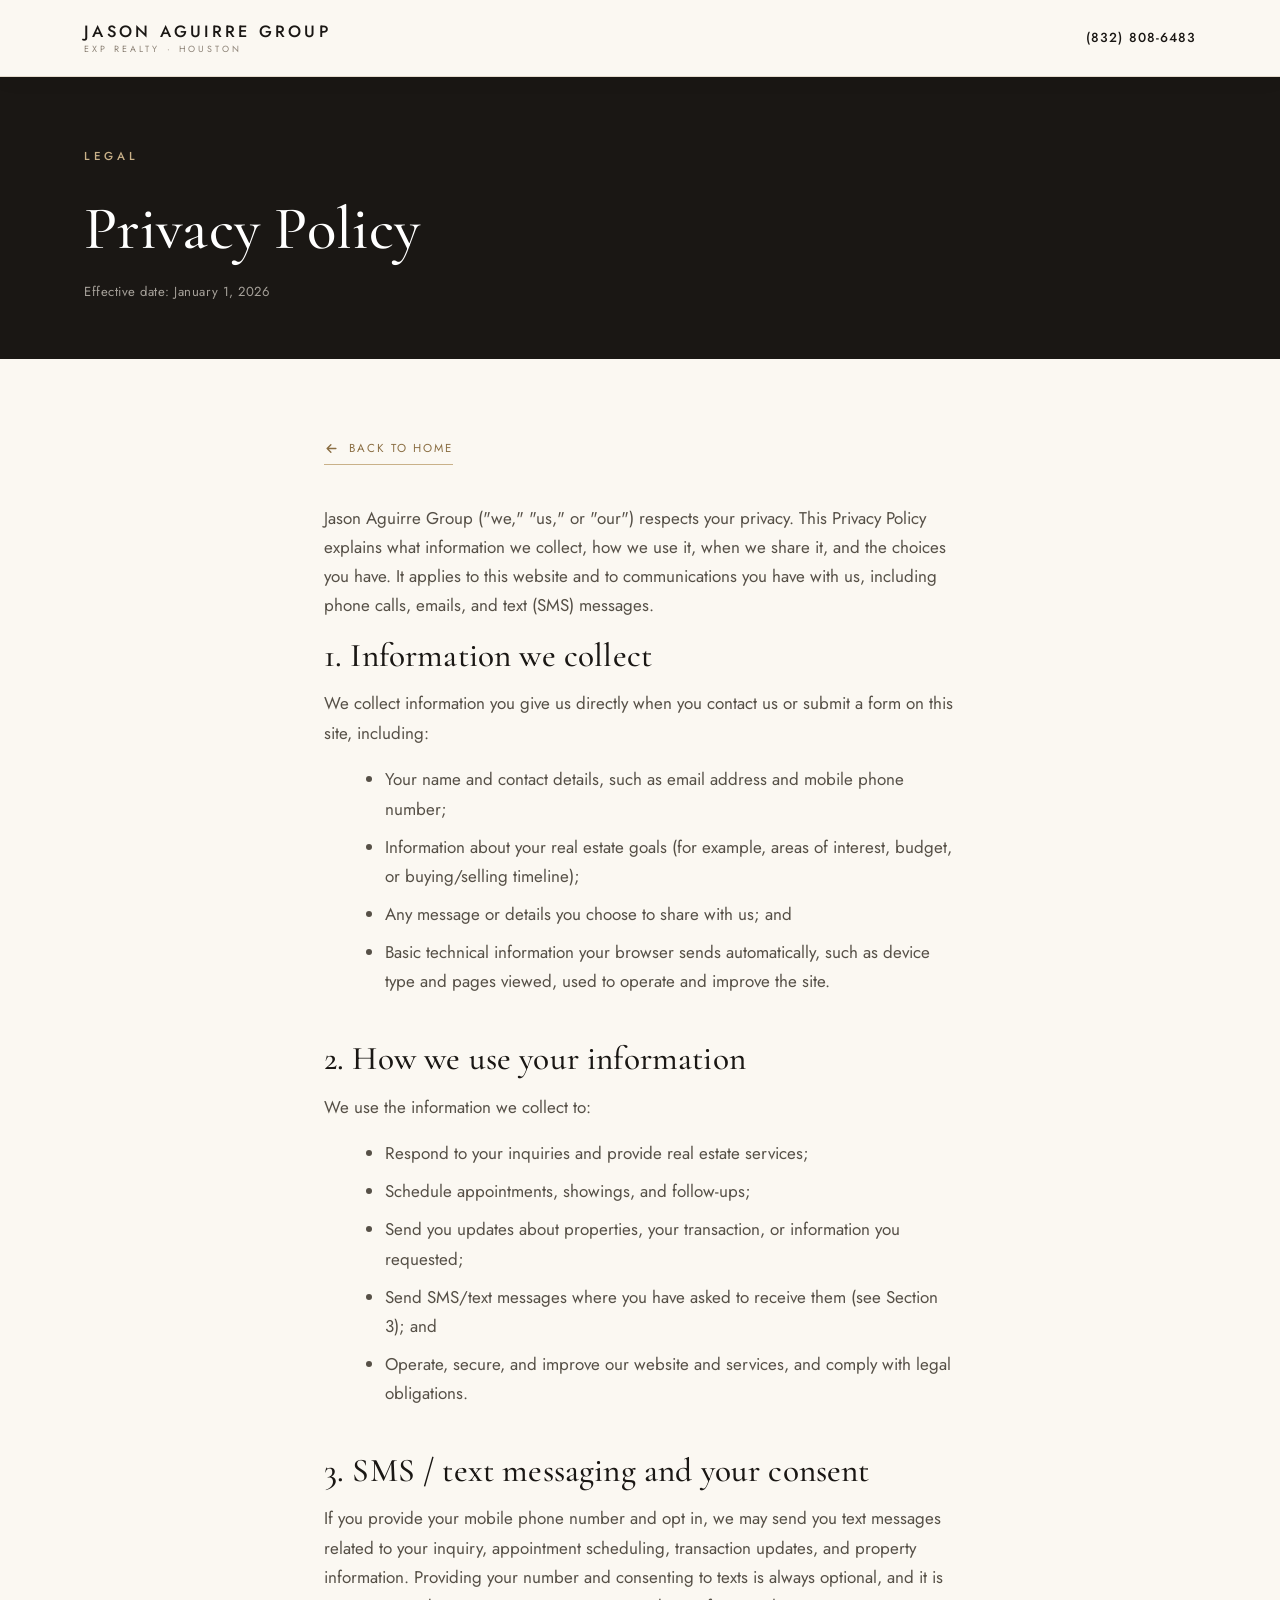
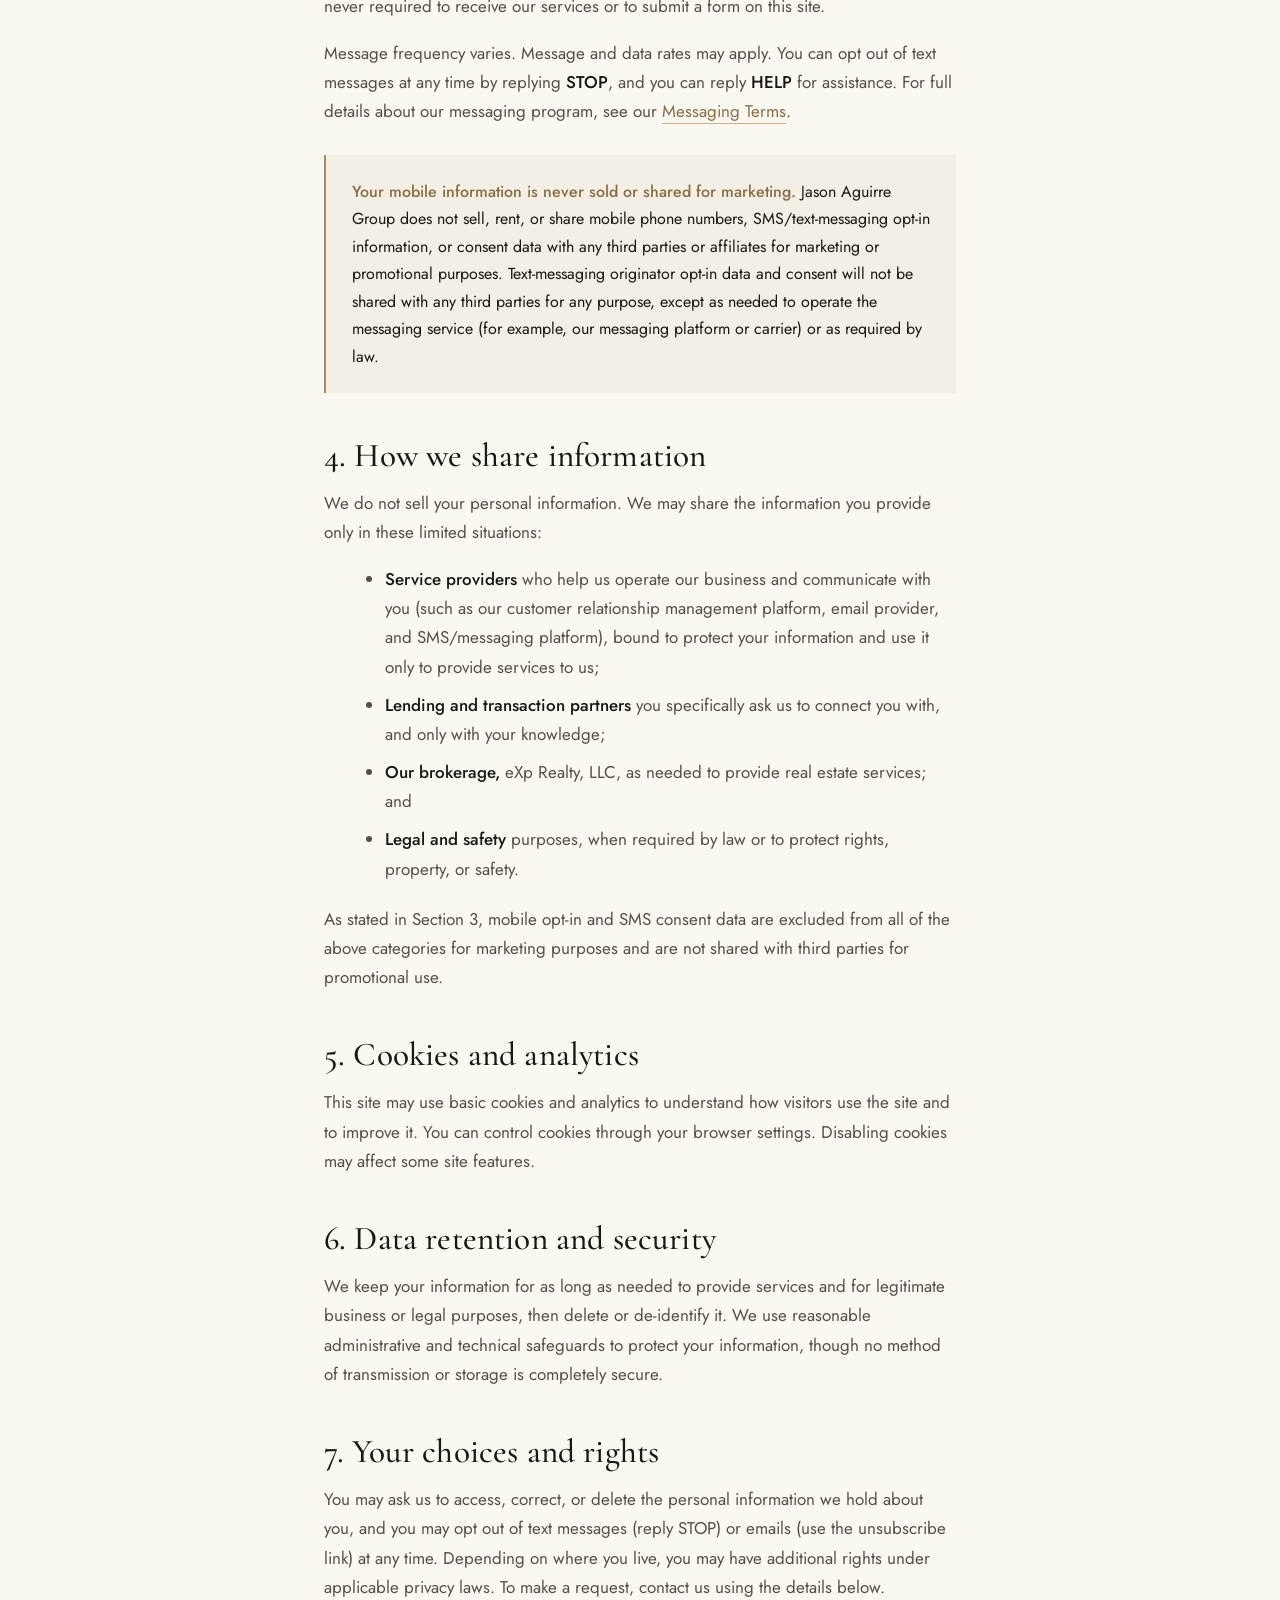
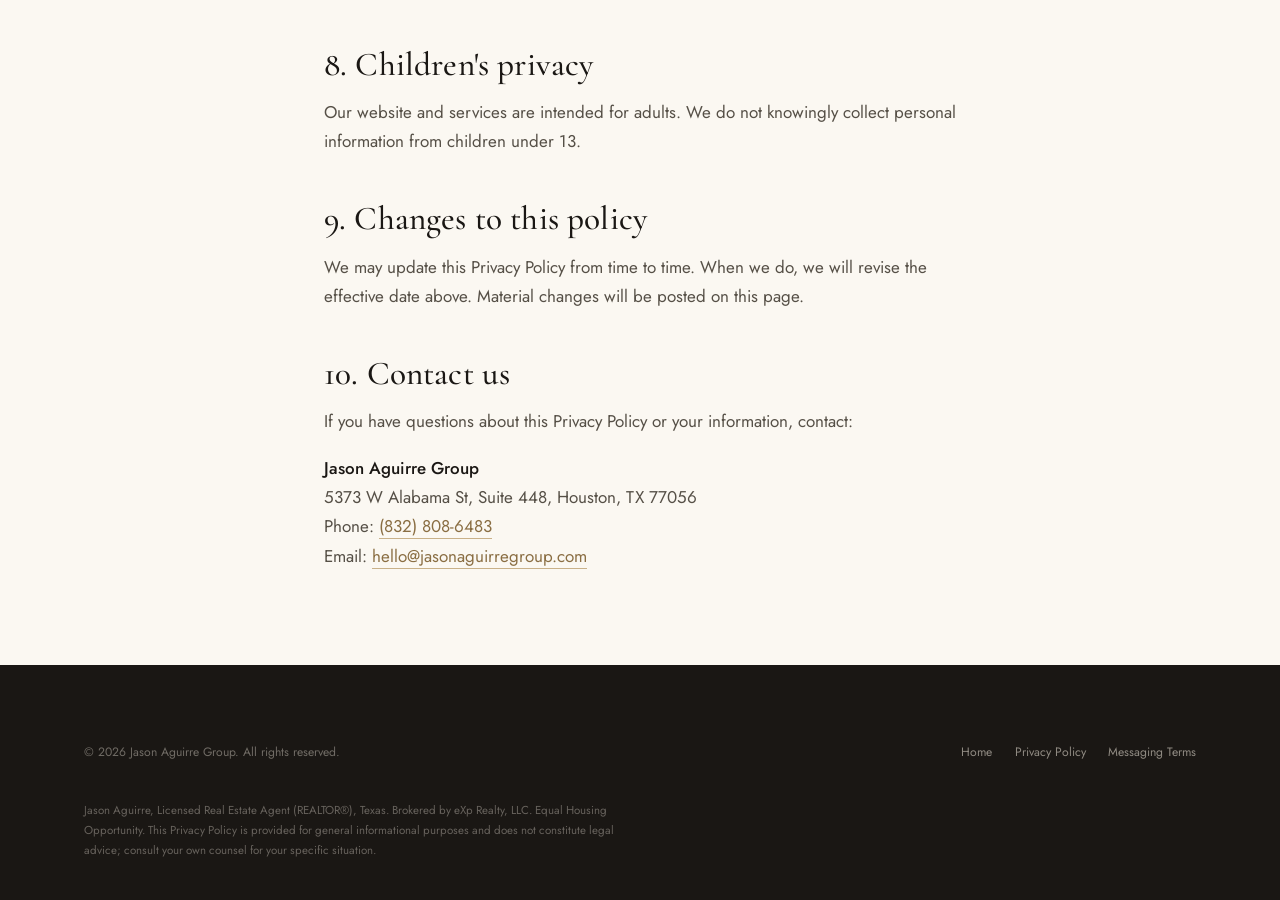
==== privacy.html @ d2774b2c "Deploy: Jason Aguirre Group A2P-ready site" ====
<!DOCTYPE html>
<!--
  PRIVACY POLICY — contains the SMS/mobile opt-in NON-SHARING clause that
  carriers require for A2P 10DLC approval (see the highlighted callout).
  EDIT: business name (match your EIN entity) + email + effective date.
  Have your own legal counsel review before publishing.
-->
<html lang="en">
<head>
<meta charset="UTF-8" />
<meta name="viewport" content="width=device-width, initial-scale=1.0" />
<title>Privacy Policy | Jason Aguirre Group</title>
<meta name="description" content="Privacy Policy for Jason Aguirre Group, including how we handle SMS/text-messaging consent and mobile information." />
<meta name="robots" content="index, follow" />
<link rel="icon" href="data:image/svg+xml,%3Csvg xmlns='http://www.w3.org/2000/svg' viewBox='0 0 32 32'%3E%3Crect width='32' height='32' fill='%231A1714'/%3E%3Ctext x='16' y='22' font-family='Georgia,serif' font-size='16' fill='%23A98A5C' text-anchor='middle'%3EJ%3C/text%3E%3C/svg%3E" />
<link rel="preconnect" href="https://fonts.googleapis.com" />
<link rel="preconnect" href="https://fonts.gstatic.com" crossorigin />
<link href="https://fonts.googleapis.com/css2?family=Cormorant+Garamond:ital,wght@0,400;0,500;0,600;1,400;1,500;1,600&family=Jost:wght@300;400;500;600&display=swap" rel="stylesheet" />
<link rel="stylesheet" href="styles.css" />
</head>
<body>

<header class="nav scrolled">
  <div class="nav-inner">
    <a class="brand" href="index.html" aria-label="Jason Aguirre Group home">
      <span class="brand-name">Jason Aguirre Group</span>
      <span class="brand-sub">eXp Realty · Houston</span>
    </a>
    <div class="nav-right">
      <a class="nav-phone" href="tel:+18328086483">(832) 808-6483</a>
    </div>
  </div>
</header>

<section class="legal-hero">
  <div class="wrap">
    <span class="eyebrow on-dark">Legal</span>
    <h1 style="margin-top:.7rem;">Privacy Policy</h1>
    <!-- EDIT: keep this date current whenever you revise the policy -->
    <p class="eff">Effective date: January 1, 2026</p>
  </div>
</section>

<main class="legal-body wrap">
  <a class="back-link" href="index.html"><svg viewBox="0 0 24 24" fill="none" stroke="currentColor" stroke-width="2.2" stroke-linecap="round" stroke-linejoin="round"><path d="M19 12H5M11 6l-6 6 6 6"/></svg> Back to home</a>

  <p>Jason Aguirre Group ("we," "us," or "our") respects your privacy. This Privacy Policy explains what information we collect, how we use it, when we share it, and the choices you have. It applies to this website and to communications you have with us, including phone calls, emails, and text (SMS) messages.</p>

  <h2>1. Information we collect</h2>
  <p>We collect information you give us directly when you contact us or submit a form on this site, including:</p>
  <ul>
    <li>Your name and contact details, such as email address and mobile phone number;</li>
    <li>Information about your real estate goals (for example, areas of interest, budget, or buying/selling timeline);</li>
    <li>Any message or details you choose to share with us; and</li>
    <li>Basic technical information your browser sends automatically, such as device type and pages viewed, used to operate and improve the site.</li>
  </ul>

  <h2>2. How we use your information</h2>
  <p>We use the information we collect to:</p>
  <ul>
    <li>Respond to your inquiries and provide real estate services;</li>
    <li>Schedule appointments, showings, and follow-ups;</li>
    <li>Send you updates about properties, your transaction, or information you requested;</li>
    <li>Send SMS/text messages where you have asked to receive them (see Section 3); and</li>
    <li>Operate, secure, and improve our website and services, and comply with legal obligations.</li>
  </ul>

  <h2>3. SMS / text messaging and your consent</h2>
  <p>If you provide your mobile phone number and opt in, we may send you text messages related to your inquiry, appointment scheduling, transaction updates, and property information. Providing your number and consenting to texts is always optional, and it is never required to receive our services or to submit a form on this site.</p>
  <p>Message frequency varies. Message and data rates may apply. You can opt out of text messages at any time by replying <strong>STOP</strong>, and you can reply <strong>HELP</strong> for assistance. For full details about our messaging program, see our <a href="terms.html">Messaging Terms</a>.</p>

  <div class="callout">
    <p><strong>Your mobile information is never sold or shared for marketing.</strong> Jason Aguirre Group does not sell, rent, or share mobile phone numbers, SMS/text-messaging opt-in information, or consent data with any third parties or affiliates for marketing or promotional purposes. Text-messaging originator opt-in data and consent will not be shared with any third parties for any purpose, except as needed to operate the messaging service (for example, our messaging platform or carrier) or as required by law.</p>
  </div>

  <h2>4. How we share information</h2>
  <p>We do not sell your personal information. We may share the information you provide only in these limited situations:</p>
  <ul>
    <li><strong>Service providers</strong> who help us operate our business and communicate with you (such as our customer relationship management platform, email provider, and SMS/messaging platform), bound to protect your information and use it only to provide services to us;</li>
    <li><strong>Lending and transaction partners</strong> you specifically ask us to connect you with, and only with your knowledge;</li>
    <li><strong>Our brokerage,</strong> eXp Realty, LLC, as needed to provide real estate services; and</li>
    <li><strong>Legal and safety</strong> purposes, when required by law or to protect rights, property, or safety.</li>
  </ul>
  <p>As stated in Section 3, mobile opt-in and SMS consent data are excluded from all of the above categories for marketing purposes and are not shared with third parties for promotional use.</p>

  <h2>5. Cookies and analytics</h2>
  <p>This site may use basic cookies and analytics to understand how visitors use the site and to improve it. You can control cookies through your browser settings. Disabling cookies may affect some site features.</p>

  <h2>6. Data retention and security</h2>
  <p>We keep your information for as long as needed to provide services and for legitimate business or legal purposes, then delete or de-identify it. We use reasonable administrative and technical safeguards to protect your information, though no method of transmission or storage is completely secure.</p>

  <h2>7. Your choices and rights</h2>
  <p>You may ask us to access, correct, or delete the personal information we hold about you, and you may opt out of text messages (reply STOP) or emails (use the unsubscribe link) at any time. Depending on where you live, you may have additional rights under applicable privacy laws. To make a request, contact us using the details below.</p>

  <h2>8. Children's privacy</h2>
  <p>Our website and services are intended for adults. We do not knowingly collect personal information from children under 13.</p>

  <h2>9. Changes to this policy</h2>
  <p>We may update this Privacy Policy from time to time. When we do, we will revise the effective date above. Material changes will be posted on this page.</p>

  <h2>10. Contact us</h2>
  <p>If you have questions about this Privacy Policy or your information, contact:</p>
  <p>
    <strong>Jason Aguirre Group</strong><br>
    5373 W Alabama St, Suite 448, Houston, TX 77056<br>
    Phone: <a href="tel:+18328086483">(832) 808-6483</a><br>
    <!-- EDIT: real email -->
    Email: <a href="mailto:hello@jasonaguirregroup.com">hello@jasonaguirregroup.com</a>
  </p>
</main>

<footer class="footer">
  <div class="wrap">
    <div class="footer-bottom" style="border-top:none;padding-top:0;">
      <span>© <span id="year">2026</span> Jason Aguirre Group. All rights reserved.</span>
      <span class="legal-links">
        <a href="index.html">Home</a>
        <a href="privacy.html">Privacy Policy</a>
        <a href="terms.html">Messaging Terms</a>
      </span>
    </div>
    <p class="disclosure">
      Jason Aguirre, Licensed Real Estate Agent (REALTOR®), Texas. Brokered by eXp Realty, LLC.
      Equal Housing Opportunity. This Privacy Policy is provided for general informational purposes
      and does not constitute legal advice; consult your own counsel for your specific situation.
    </p>
  </div>
</footer>

<script>document.getElementById('year').textContent = new Date().getFullYear();</script>
</body>
</html>
---- styles.css ----
/* ============================================================
   Jason Aguirre Group — luxury editorial real estate
   Display: Cormorant Garamond   ·   UI/Body: Jost
   Palette: warm ivory · charcoal ink · antique gold
   All photography uses background-image over a solid fallback,
   so a missing image degrades to an elegant tone — never broken.
   ============================================================ */

:root {
  --paper:    #FBF8F2;
  --ivory:    #F4EFE5;
  --sand:     #EDE6D8;
  --ink:      #1A1714;
  --char:     #242019;
  --ink-soft: #565047;
  --stone:    #8B8175;
  --gold:     #A98A5C;
  --gold-deep:#8A6E43;
  --gold-soft:#C9B189;
  --line:     #E4DBCD;
  --line-dk:  rgba(244,239,229,.16);
  --white:    #FFFFFF;

  --serif: 'Cormorant Garamond', Georgia, 'Times New Roman', serif;
  --sans:  'Jost', system-ui, -apple-system, BlinkMacSystemFont, sans-serif;

  --maxw: 1240px;
  --gutter: clamp(1.25rem, 5vw, 4rem);
  --nav-h: 76px;

  --shadow: 0 18px 50px rgba(26,23,20,.13);
  --shadow-sm: 0 8px 24px rgba(26,23,20,.08);
}

/* ---------- reset ---------- */
*, *::before, *::after { box-sizing: border-box; }
* { margin: 0; }
html { -webkit-text-size-adjust: 100%; scroll-behavior: smooth; }
body {
  font-family: var(--sans);
  background: var(--paper);
  color: var(--ink-soft);
  font-size: 1.0625rem;
  font-weight: 400;
  line-height: 1.72;
  -webkit-font-smoothing: antialiased;
  text-rendering: optimizeLegibility;
}
img, svg { display: block; max-width: 100%; }
a { color: inherit; text-decoration: none; }
button, input, textarea, select { font: inherit; color: inherit; }
:focus-visible { outline: 2px solid var(--gold); outline-offset: 3px; }
::selection { background: var(--gold-soft); color: var(--ink); }

/* ---------- type ---------- */
h1, h2, h3, h4 { font-family: var(--serif); color: var(--ink); font-weight: 500; line-height: 1.06; letter-spacing: .005em; }
h1 { font-size: clamp(2.9rem, 6.5vw, 5.6rem); font-weight: 500; }
h2 { font-size: clamp(2.1rem, 4.2vw, 3.5rem); }
h3 { font-size: clamp(1.4rem, 2vw, 1.7rem); }
p { color: var(--ink-soft); }
em { font-style: italic; }
strong { color: var(--ink); font-weight: 500; }

.eyebrow {
  font-family: var(--sans);
  font-size: .72rem;
  font-weight: 500;
  letter-spacing: .32em;
  text-transform: uppercase;
  color: var(--gold-deep);
  display: inline-block;
}
.eyebrow.on-dark { color: var(--gold-soft); }
.script { font-family: var(--serif); font-style: italic; font-weight: 500; color: var(--gold-deep); }

/* ---------- layout ---------- */
.wrap { max-width: var(--maxw); margin-inline: auto; padding-inline: var(--gutter); }
.section { padding-block: clamp(4.5rem, 9vw, 8rem); }
.center { text-align: center; }
.lede { font-size: clamp(1.05rem, 1.5vw, 1.2rem); color: var(--ink-soft); line-height: 1.75; }
.section-head { max-width: 640px; }
.section-head.center { margin-inline: auto; }
.section-head .eyebrow { margin-bottom: 1.1rem; }
.section-head h2 { margin-bottom: 1.2rem; }
.rule { width: 54px; height: 1px; background: var(--gold); border: 0; margin: 1.4rem 0; }
.rule.center { margin-inline: auto; }
.bg-ivory { background: var(--ivory); }
.bg-sand { background: var(--sand); }
.bg-ink { background: var(--ink); color: #D9D2C7; }

/* ---------- buttons (squared, tracked — editorial) ---------- */
.btn {
  display: inline-flex; align-items: center; gap: .7rem;
  font-family: var(--sans); font-size: .76rem; font-weight: 500;
  letter-spacing: .2em; text-transform: uppercase;
  padding: 1.05rem 2rem; border: 1px solid var(--ink); background: var(--ink); color: var(--paper);
  cursor: pointer; transition: background .25s ease, color .25s ease, border-color .25s ease, transform .25s ease;
}
.btn:hover { background: transparent; color: var(--ink); transform: translateY(-1px); }
.btn svg { width: 15px; height: 15px; }
.btn-gold { background: var(--gold); border-color: var(--gold); color: #fff; }
.btn-gold:hover { background: transparent; color: var(--gold-deep); border-color: var(--gold); }
.btn-outline { background: transparent; color: var(--ink); border-color: var(--ink); }
.btn-outline:hover { background: var(--ink); color: var(--paper); }
.btn-light { background: transparent; border-color: rgba(255,255,255,.55); color: #fff; }
.btn-light:hover { background: #fff; color: var(--ink); border-color: #fff; }
.btn-solid-light { background: #fff; border-color: #fff; color: var(--ink); }
.btn-solid-light:hover { background: transparent; color: #fff; }

.textlink {
  font-family: var(--sans); font-size: .76rem; font-weight: 500; letter-spacing: .2em; text-transform: uppercase;
  color: var(--ink); display: inline-flex; align-items: center; gap: .6rem; padding-bottom: .35rem;
  border-bottom: 1px solid var(--gold); transition: gap .25s ease, color .25s ease;
}
.textlink:hover { gap: .95rem; color: var(--gold-deep); }
.textlink svg { width: 15px; height: 15px; }

/* ============================================================
   NAV  (fixed; transparent over hero, solid when scrolled)
   ============================================================ */
.nav {
  position: fixed; top: 0; left: 0; right: 0; z-index: 100;
  transition: background .3s ease, box-shadow .3s ease, border-color .3s ease;
  border-bottom: 1px solid transparent;
}
.nav-inner {
  max-width: var(--maxw); margin-inline: auto; padding: 0 var(--gutter);
  height: var(--nav-h); display: flex; align-items: center; justify-content: space-between; gap: 1.5rem;
}
.brand { display: flex; flex-direction: column; line-height: 1.1; }
.brand-name { font-family: var(--sans); font-weight: 500; font-size: 1.02rem; letter-spacing: .2em; text-transform: uppercase; color: #fff; transition: color .3s ease; }
.brand-sub { font-family: var(--sans); font-size: .56rem; letter-spacing: .34em; text-transform: uppercase; color: rgba(255,255,255,.66); margin-top: 3px; transition: color .3s ease; }

.nav-links { display: flex; align-items: center; gap: 2.2rem; }
.nav-links a {
  font-family: var(--sans); font-size: .76rem; font-weight: 500; letter-spacing: .16em; text-transform: uppercase;
  color: rgba(255,255,255,.92); position: relative; padding: .4rem 0; transition: color .25s ease;
}
.nav-links a::after { content: ""; position: absolute; left: 0; bottom: 0; width: 0; height: 1px; background: var(--gold-soft); transition: width .28s ease; }
.nav-links a:hover::after, .nav-links a:focus-visible::after { width: 100%; }
.nav-links a.tag { color: var(--gold-soft); letter-spacing: .12em; }

.nav-right { display: flex; align-items: center; gap: 1.6rem; }
.nav-phone { font-family: var(--sans); font-size: .82rem; font-weight: 500; letter-spacing: .08em; color: #fff; transition: color .25s ease; white-space: nowrap; }
.nav-toggle { display: none; background: none; border: 0; padding: .4rem; cursor: pointer; color: #fff; }
.nav-toggle svg { width: 26px; height: 26px; }

/* scrolled / solid state */
.nav.scrolled { background: var(--paper); border-bottom-color: var(--line); box-shadow: 0 2px 20px rgba(26,23,20,.05); }
.nav.scrolled .brand-name, .nav.scrolled .nav-phone { color: var(--ink); }
.nav.scrolled .brand-sub { color: var(--stone); }
.nav.scrolled .nav-links a { color: var(--ink-soft); }
.nav.scrolled .nav-links a:hover { color: var(--ink); }
.nav.scrolled .nav-links a.tag { color: var(--gold-deep); }
.nav.scrolled .nav-toggle { color: var(--ink); }

/* ============================================================
   HERO  (full-bleed image, scrim, centered serif)
   ============================================================ */
.hero {
  position: relative; min-height: 100vh; display: flex; align-items: center;
  background-color: #221E18;
  background-image: linear-gradient(180deg, rgba(20,17,14,.55) 0%, rgba(20,17,14,.28) 38%, rgba(20,17,14,.72) 100%),
                    url('https://images.unsplash.com/photo-1600596542815-ffad4c1539a9?auto=format&fit=crop&w=1920&q=80');
  background-size: cover; background-position: center;
}
.hero-inner { max-width: 940px; margin-inline: auto; padding: calc(var(--nav-h) + 2rem) var(--gutter) 4rem; text-align: center; color: #fff; position: relative; z-index: 2; }
.hero .eyebrow { color: var(--gold-soft); margin-bottom: 1.6rem; }
.hero h1 { color: #fff; max-width: 16ch; margin-inline: auto; }
.hero h1 em { font-style: italic; color: var(--gold-soft); }
.hero-sub { margin: 1.8rem auto 0; max-width: 50ch; font-size: clamp(1.02rem, 1.5vw, 1.2rem); color: rgba(255,255,255,.9); font-weight: 300; }
.hero-actions { margin-top: 2.6rem; display: flex; flex-wrap: wrap; gap: 1rem; justify-content: center; }
.hero-scroll { position: absolute; bottom: 2rem; left: 50%; transform: translateX(-50%); z-index: 2; color: rgba(255,255,255,.7); font-size: .64rem; letter-spacing: .3em; text-transform: uppercase; display: flex; flex-direction: column; align-items: center; gap: .7rem; }
.hero-scroll .line { width: 1px; height: 42px; background: linear-gradient(rgba(255,255,255,.6), transparent); }

/* ============================================================
   STATS STRIP
   ============================================================ */
.stats { display: grid; grid-template-columns: repeat(4, 1fr); }
.stat { padding: clamp(2.5rem,5vw,3.5rem) 1.5rem; text-align: center; border-right: 1px solid var(--line-dk); }
.stat:last-child { border-right: 0; }
.stat .figure { font-family: var(--serif); font-weight: 500; font-size: clamp(1.7rem, 2.6vw, 2.4rem); color: #fff; line-height: 1.1; }
.stat .figure .accent { color: var(--gold-soft); }
.stat .label { font-family: var(--sans); font-size: .68rem; letter-spacing: .22em; text-transform: uppercase; color: var(--stone); margin-top: .8rem; }

/* ============================================================
   INTRO / ABOUT  (image + text)
   ============================================================ */
.split { display: grid; grid-template-columns: 1fr 1fr; gap: clamp(2.5rem, 6vw, 6rem); align-items: center; }
.split.reverse .split-media { order: 2; }
.split-media {
  position: relative; aspect-ratio: 4/5; background-color: var(--sand);
  background-size: cover; background-position: center; box-shadow: var(--shadow);
}
.split-media.tall { aspect-ratio: 3/4; }
.split-media .tag-float {
  position: absolute; bottom: 0; left: 0; background: var(--ink); color: var(--paper);
  padding: 1.3rem 1.6rem; max-width: 78%;
}
.split-media .tag-float .q { font-family: var(--serif); font-style: italic; font-size: 1.15rem; line-height: 1.3; color: #fff; }
.split-media .tag-float .by { font-family: var(--sans); font-size: .66rem; letter-spacing: .22em; text-transform: uppercase; color: var(--gold-soft); margin-top: .7rem; }
.split-text p + p { margin-top: 1.1rem; }
.split-text .btn, .split-text .textlink { margin-top: 2rem; }

/* ============================================================
   FEATURED LISTINGS
   ============================================================ */
.listings { display: grid; grid-template-columns: repeat(3, 1fr); gap: 1.6rem; margin-top: 3.2rem; }
.listing { background: var(--paper); border: 1px solid var(--line); transition: transform .3s ease, box-shadow .3s ease; }
.bg-ivory .listing, .bg-sand .listing { background: var(--white); }
.listing:hover { transform: translateY(-5px); box-shadow: var(--shadow); }
.listing-media { position: relative; aspect-ratio: 4/3; background-color: var(--sand); background-size: cover; background-position: center; overflow: hidden; }
.listing-badge {
  position: absolute; top: 1rem; left: 1rem; background: rgba(26,23,20,.86); color: #fff;
  font-family: var(--sans); font-size: .6rem; font-weight: 500; letter-spacing: .2em; text-transform: uppercase;
  padding: .45rem .8rem;
}
.listing-badge.coming { background: var(--gold); }
.listing-badge.pending { background: #6E6157; }
.listing-body { padding: 1.5rem 1.5rem 1.7rem; }
.listing-price { font-family: var(--serif); font-weight: 600; font-size: 1.85rem; color: var(--ink); line-height: 1; }
.listing-meta { display: flex; gap: 1.1rem; margin: .9rem 0 1rem; font-family: var(--sans); font-size: .8rem; letter-spacing: .03em; color: var(--ink-soft); }
.listing-meta span { display: flex; align-items: center; gap: .35rem; }
.listing-meta b { color: var(--ink); font-weight: 500; }
.listing-addr { font-family: var(--sans); font-size: .85rem; color: var(--stone); line-height: 1.5; padding-top: 1rem; border-top: 1px solid var(--line); }
.listings-cta { text-align: center; margin-top: 3.2rem; }

/* ============================================================
   SERVICES
   ============================================================ */
.services { display: grid; grid-template-columns: repeat(4, 1fr); gap: 0; margin-top: 3.2rem; border-top: 1px solid var(--line); border-left: 1px solid var(--line); }
.service { padding: 2.4rem 1.8rem; border-right: 1px solid var(--line); border-bottom: 1px solid var(--line); transition: background .3s ease; }
.service:hover { background: var(--paper); }
.bg-ivory .service:hover { background: var(--white); }
.service .num { font-family: var(--serif); font-style: italic; font-size: 1rem; color: var(--gold-deep); }
.service h3 { margin: 1rem 0 .7rem; }
.service p { font-size: .92rem; line-height: 1.65; }

/* ============================================================
   COMMUNITIES (image tiles)
   ============================================================ */
.communities { display: grid; grid-template-columns: repeat(3, 1fr); gap: 1.2rem; margin-top: 3.2rem; }
.community {
  position: relative; aspect-ratio: 5/6; background-color: var(--char);
  background-size: cover; background-position: center; overflow: hidden; display: flex; align-items: flex-end;
}
.community::before { content: ""; position: absolute; inset: 0; background: linear-gradient(180deg, rgba(20,17,14,.05) 30%, rgba(20,17,14,.78) 100%); transition: background .35s ease; z-index: 1; }
.community::after { content: ""; position: absolute; inset: 0; background-size: cover; background-position: center; background-image: inherit; transform: scale(1); transition: transform .6s ease; z-index: 0; }
.community:hover::before { background: linear-gradient(180deg, rgba(20,17,14,.2) 10%, rgba(20,17,14,.82) 100%); }
.community-label { position: relative; z-index: 2; padding: 1.6rem; width: 100%; }
.community-label .name { font-family: var(--serif); font-size: 1.6rem; color: #fff; line-height: 1; }
.community-label .meta { font-family: var(--sans); font-size: .64rem; letter-spacing: .22em; text-transform: uppercase; color: var(--gold-soft); margin-top: .5rem; }
.communities-cta { text-align: center; margin-top: 3rem; }

/* ============================================================
   PATH (process — order carries meaning)
   ============================================================ */
.path { display: grid; grid-template-columns: repeat(4, 1fr); gap: 2rem; margin-top: 3.4rem; }
.step { position: relative; }
.step .pnum { font-family: var(--serif); font-size: 3.2rem; font-weight: 500; color: var(--gold-soft); line-height: 1; }
.bg-ink .step .pnum { color: var(--gold); }
.step .pdiv { width: 36px; height: 1px; background: var(--gold); margin: 1.1rem 0; }
.step h3 { margin-bottom: .6rem; }
.bg-ink .step h3 { color: #fff; }
.step p { font-size: .92rem; line-height: 1.65; }
.bg-ink .step p { color: rgba(217,210,199,.78); }

/* ============================================================
   CONTACT + A2P FORM
   ============================================================ */
.contact-grid { display: grid; grid-template-columns: .85fr 1.15fr; gap: clamp(2.5rem, 6vw, 5rem); align-items: start; }
.contact-info .rule { margin: 1.4rem 0 1.8rem; }
.contact-list { margin-top: 2.2rem; display: grid; gap: 1.5rem; }
.contact-list .ci { display: flex; gap: 1rem; align-items: flex-start; }
.contact-list .ci .lbl { font-family: var(--sans); font-size: .64rem; letter-spacing: .22em; text-transform: uppercase; color: var(--gold-deep); margin-bottom: .35rem; }
.contact-list .ci .val, .contact-list .ci a { font-family: var(--serif); font-size: 1.3rem; color: var(--ink); line-height: 1.3; }
.contact-list .ci a:hover { color: var(--gold-deep); }
.contact-list .ci .val.sm { font-size: 1.05rem; }

.form-card { background: var(--paper); border: 1px solid var(--line); padding: clamp(1.8rem, 3.5vw, 3rem); box-shadow: var(--shadow-sm); }
.bg-ivory .form-card, .bg-sand .form-card { background: var(--white); }
.form-card .form-eyebrow { margin-bottom: .8rem; }
.form-card h3 { font-size: clamp(1.6rem, 2.4vw, 2rem); margin-bottom: .5rem; }
.form-card .form-note { font-size: .92rem; color: var(--stone); margin-bottom: 2rem; }
.field { margin-bottom: 1.4rem; }
.field label { display: block; font-family: var(--sans); font-size: .66rem; letter-spacing: .18em; text-transform: uppercase; color: var(--ink); margin-bottom: .55rem; }
.field label .opt { color: var(--stone); }
.field input, .field textarea {
  width: 100%; padding: .85rem 0; border: 0; border-bottom: 1px solid var(--line-strong, var(--line));
  border-bottom: 1px solid #D8CFBE; background: transparent; color: var(--ink); font-size: 1rem;
  transition: border-color .2s ease;
}
.field input::placeholder, .field textarea::placeholder { color: #B3AB9D; }
.field input:focus, .field textarea:focus { outline: none; border-bottom-color: var(--gold); }
.field textarea { resize: vertical; min-height: 70px; }
.field-row { display: grid; grid-template-columns: 1fr 1fr; gap: 1.6rem; }

/* consent — each checkbox label is its own CTA disclosure;
   NO third-party language here (that lives in the Privacy Policy) */
.consent-block { margin: 1.8rem 0 1.4rem; padding-top: 1.6rem; border-top: 1px solid var(--line); }
.consent { display: flex; gap: .85rem; align-items: flex-start; margin-bottom: 1rem; }
.consent input[type="checkbox"] { appearance: none; -webkit-appearance: none; width: 19px; height: 19px; flex: none; margin-top: 2px; border: 1.5px solid var(--gold); background: transparent; cursor: pointer; position: relative; transition: background .15s ease; }
.consent input[type="checkbox"]:checked { background: var(--gold); }
.consent input[type="checkbox"]:checked::after { content: ""; position: absolute; left: 5px; top: 1px; width: 6px; height: 11px; border: solid #fff; border-width: 0 2px 2px 0; transform: rotate(45deg); }
.consent input[type="checkbox"]:focus-visible { outline: 2px solid var(--gold); outline-offset: 2px; }
.consent label { font-family: var(--sans); font-size: .82rem; line-height: 1.55; color: var(--ink-soft); cursor: pointer; }
.consent label .lead { color: var(--ink); font-weight: 500; }

.form-fine { font-size: .76rem; color: var(--stone); line-height: 1.6; margin-top: 1.4rem; }
.form-fine a { color: var(--gold-deep); border-bottom: 1px solid var(--gold-soft); }
.form-fine a:hover { color: var(--ink); }
.form-card .btn { width: 100%; justify-content: center; margin-top: .4rem; }

.form-success { display: none; text-align: center; padding: 2rem 1rem; }
.form-success.show { display: block; }
.form-success .mark { width: 56px; height: 56px; border: 1px solid var(--gold); border-radius: 50%; display: grid; place-items: center; margin: 0 auto 1.4rem; color: var(--gold-deep); }
.form-success .mark svg { width: 26px; height: 26px; }
.form-success h3 { margin-bottom: .5rem; }

/* ============================================================
   FOOTER
   ============================================================ */
.footer { background: var(--ink); color: rgba(217,210,199,.62); padding-top: clamp(3.5rem, 6vw, 5.5rem); }
.footer .wrap { padding-bottom: 0; }
.footer-top { display: grid; grid-template-columns: 1.5fr 1fr 1fr; gap: 3rem; padding-bottom: 3rem; border-bottom: 1px solid var(--line-dk); }
.footer .brand { margin-bottom: 1.4rem; }
.footer .brand-name { color: #fff; }
.footer .brand-sub { color: var(--gold-soft); }
.footer-blurb { font-size: .92rem; color: rgba(217,210,199,.6); max-width: 36ch; line-height: 1.7; }
.footer-social { display: flex; gap: 1rem; margin-top: 1.6rem; }
.footer-social a { width: 38px; height: 38px; border: 1px solid var(--line-dk); display: grid; place-items: center; color: rgba(217,210,199,.7); transition: border-color .25s ease, color .25s ease; }
.footer-social a:hover { border-color: var(--gold); color: var(--gold-soft); }
.footer-social svg { width: 17px; height: 17px; }
.footer h4 { font-family: var(--sans); font-size: .66rem; letter-spacing: .24em; text-transform: uppercase; color: var(--gold-soft); margin-bottom: 1.3rem; font-weight: 500; }
.footer-col a, .footer-col p { display: block; font-family: var(--sans); font-size: .9rem; color: rgba(217,210,199,.68); margin-bottom: .7rem; line-height: 1.5; }
.footer-col a:hover { color: #fff; }

.footer-legal { padding: 2.2rem 0; border-bottom: 1px solid var(--line-dk); display: flex; flex-wrap: wrap; gap: 1rem 2rem; align-items: center; justify-content: center; text-align: center; }
.footer-legal a { font-family: var(--sans); font-size: .74rem; letter-spacing: .04em; color: rgba(217,210,199,.7); }
.footer-legal a:hover { color: var(--gold-soft); }
.footer-bottom { padding: 1.8rem 0 2.4rem; display: flex; flex-wrap: wrap; justify-content: space-between; gap: .8rem; }
.footer-bottom span { font-family: var(--sans); font-size: .76rem; color: rgba(217,210,199,.45); }
.footer-bottom .legal-links { display: flex; gap: 1.4rem; }
.footer-bottom .legal-links a { color: rgba(217,210,199,.62); }
.footer-bottom .legal-links a:hover { color: var(--gold-soft); }
.footer .disclosure { font-size: .72rem; color: rgba(217,210,199,.4); line-height: 1.7; padding-bottom: 2.5rem; max-width: 80ch; }

/* ============================================================
   LEGAL PAGES
   ============================================================ */
.legal-hero { background: var(--ink); color: #EFEAE0; padding: calc(var(--nav-h) + clamp(2.5rem,5vw,4rem)) 0 clamp(2.5rem,5vw,3.5rem); }
.legal-hero h1 { color: #fff; font-size: clamp(2.4rem,5vw,3.8rem); }
.legal-hero .eyebrow { margin-bottom: 1.2rem; }
.legal-hero .eff { font-family: var(--sans); margin-top: 1.2rem; font-size: .82rem; letter-spacing: .04em; color: rgba(239,234,224,.65); }
.legal-body { max-width: 760px; margin-inline: auto; padding-block: clamp(3.5rem,6vw,5rem); }
.legal-body h2 { font-size: clamp(1.6rem,2.6vw,2.1rem); margin: 2.8rem 0 1rem; }
.legal-body h2:first-of-type { margin-top: 0; }
.legal-body h3 { margin: 1.8rem 0 .7rem; }
.legal-body p { margin-bottom: 1.1rem; }
.legal-body ul { margin: 0 0 1.3rem 1.3rem; }
.legal-body li { margin-bottom: .55rem; }
.legal-body a { color: var(--gold-deep); border-bottom: 1px solid var(--gold-soft); }
.legal-body a:hover { color: var(--ink); }
.callout { background: var(--ivory); border-left: 2px solid var(--gold); padding: 1.4rem 1.6rem; margin: 1.8rem 0; }
.callout p { margin: 0; color: var(--ink); font-size: 1rem; }
.callout p strong { color: var(--gold-deep); }
.back-link { display: inline-flex; align-items: center; gap: .6rem; font-family: var(--sans); font-size: .72rem; letter-spacing: .18em; text-transform: uppercase; color: var(--ink); margin-bottom: 2.4rem; padding-bottom: .35rem; border-bottom: 1px solid var(--gold); }
.back-link:hover { gap: .9rem; color: var(--gold-deep); }
.back-link svg { width: 15px; height: 15px; }

/* ============================================================
   MOTION
   ============================================================ */
.reveal { opacity: 0; transform: translateY(22px); transition: opacity .9s cubic-bezier(.2,.7,.3,1), transform .9s cubic-bezier(.2,.7,.3,1); }
.reveal.in { opacity: 1; transform: none; }
@media (prefers-reduced-motion: reduce) {
  html { scroll-behavior: auto; }
  .reveal { opacity: 1; transform: none; transition: none; }
  *, *::before, *::after { transition: none !important; animation: none !important; }
}

/* ============================================================
   RESPONSIVE
   ============================================================ */
@media (max-width: 1000px) {
  .listings { grid-template-columns: repeat(2, 1fr); }
  .communities { grid-template-columns: repeat(2, 1fr); }
  .services { grid-template-columns: repeat(2, 1fr); }
  .path { grid-template-columns: repeat(2, 1fr); gap: 2.4rem 2rem; }
  .stats { grid-template-columns: repeat(2, 1fr); }
  .stat:nth-child(2) { border-right: 0; }
  .stat:nth-child(1), .stat:nth-child(2) { border-bottom: 1px solid var(--line-dk); }
  .contact-grid { grid-template-columns: 1fr; }
  .footer-top { grid-template-columns: 1fr 1fr; }
}
@media (max-width: 760px) {
  .nav-links { display: none; }
  .nav-links.open {
    display: flex; flex-direction: column; align-items: flex-start; gap: 1.4rem;
    position: absolute; top: var(--nav-h); left: 0; right: 0; background: var(--paper);
    padding: 1.8rem var(--gutter) 2rem; border-bottom: 1px solid var(--line); box-shadow: var(--shadow-sm);
  }
  .nav-links.open a { color: var(--ink-soft); }
  .nav-toggle { display: inline-flex; }
  .nav-phone { display: none; }
  .split { grid-template-columns: 1fr; gap: 2.5rem; }
  .split.reverse .split-media, .split-media { order: -1; }
  .split-media { aspect-ratio: 4/3; max-width: 520px; margin-inline: auto; width: 100%; }
}
@media (max-width: 560px) {
  .listings { grid-template-columns: 1fr; }
  .communities { grid-template-columns: 1fr; }
  .services { grid-template-columns: 1fr; }
  .path { grid-template-columns: 1fr; }
  .stats { grid-template-columns: 1fr; }
  .stat { border-right: 0 !important; border-bottom: 1px solid var(--line-dk); }
  .stat:last-child { border-bottom: 0; }
  .field-row { grid-template-columns: 1fr; }
  .footer-top { grid-template-columns: 1fr; gap: 2.2rem; }
  .hero-actions .btn { width: 100%; justify-content: center; }
}
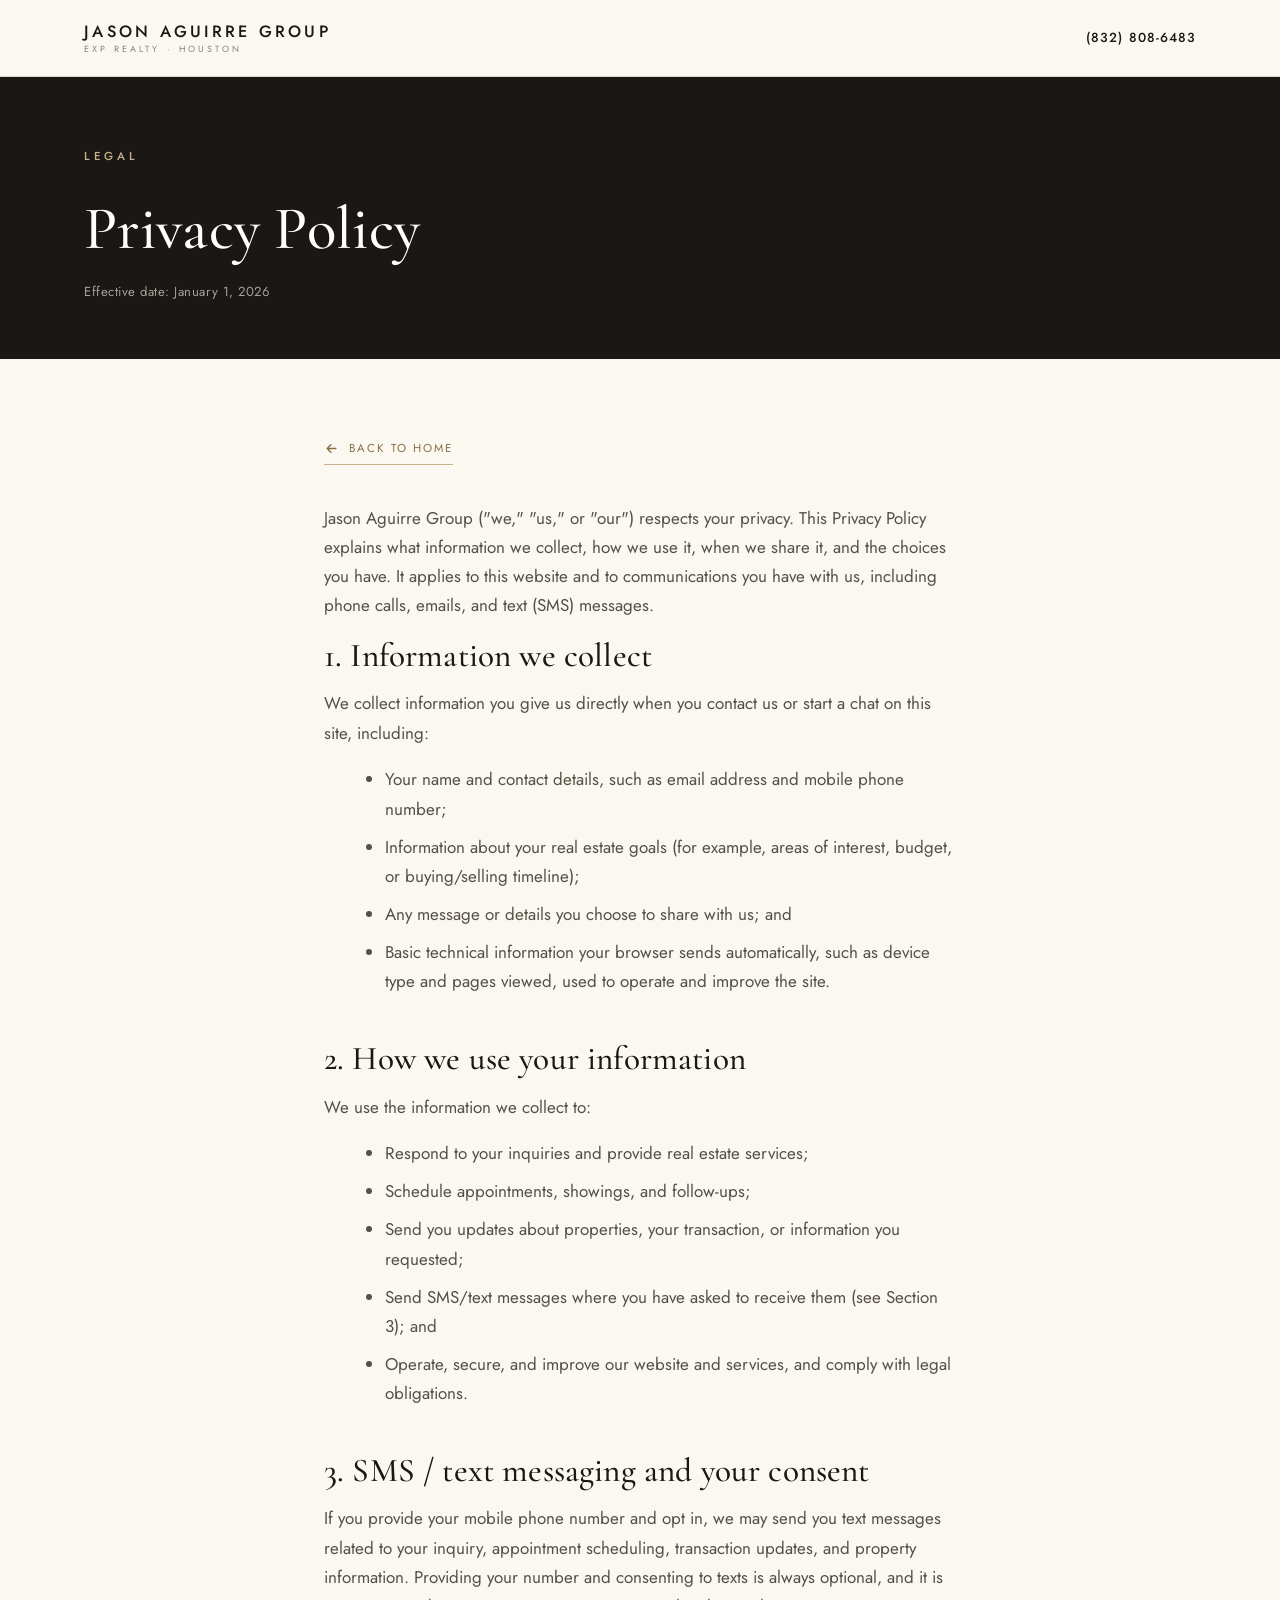
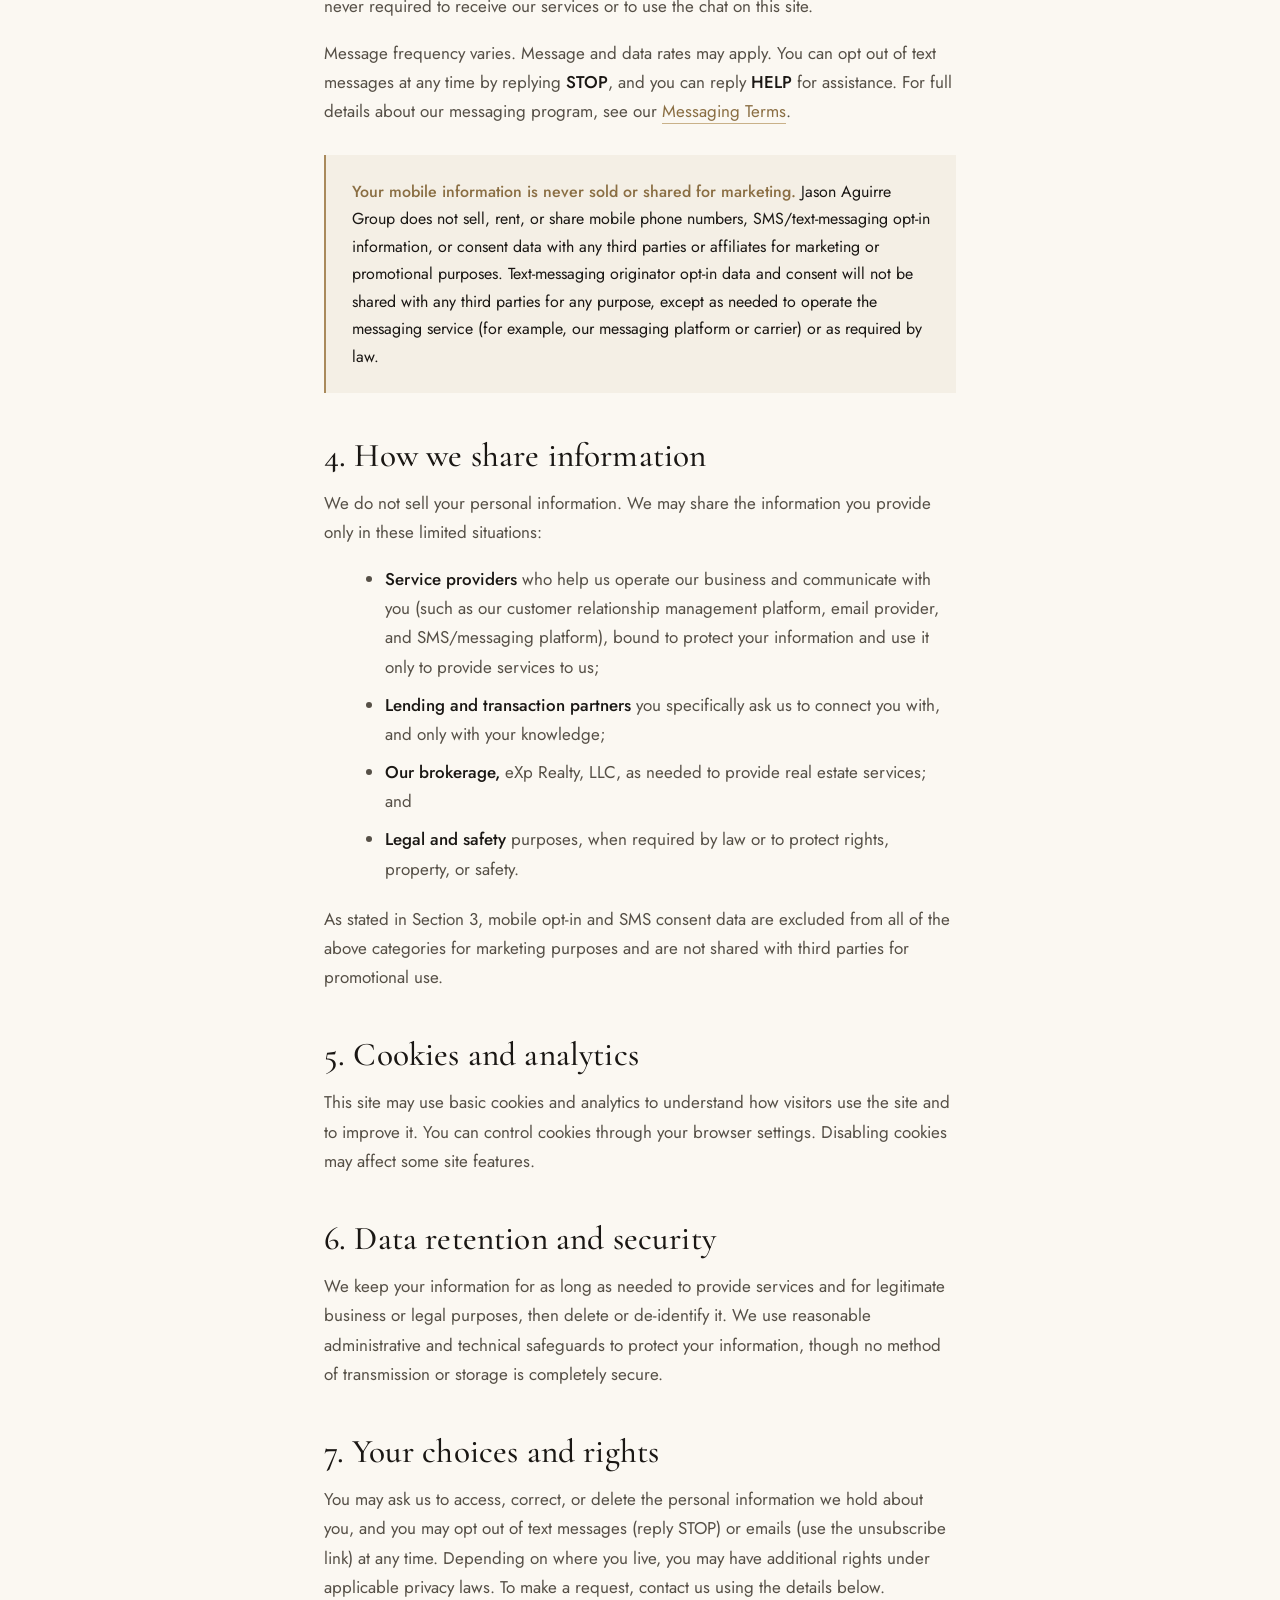
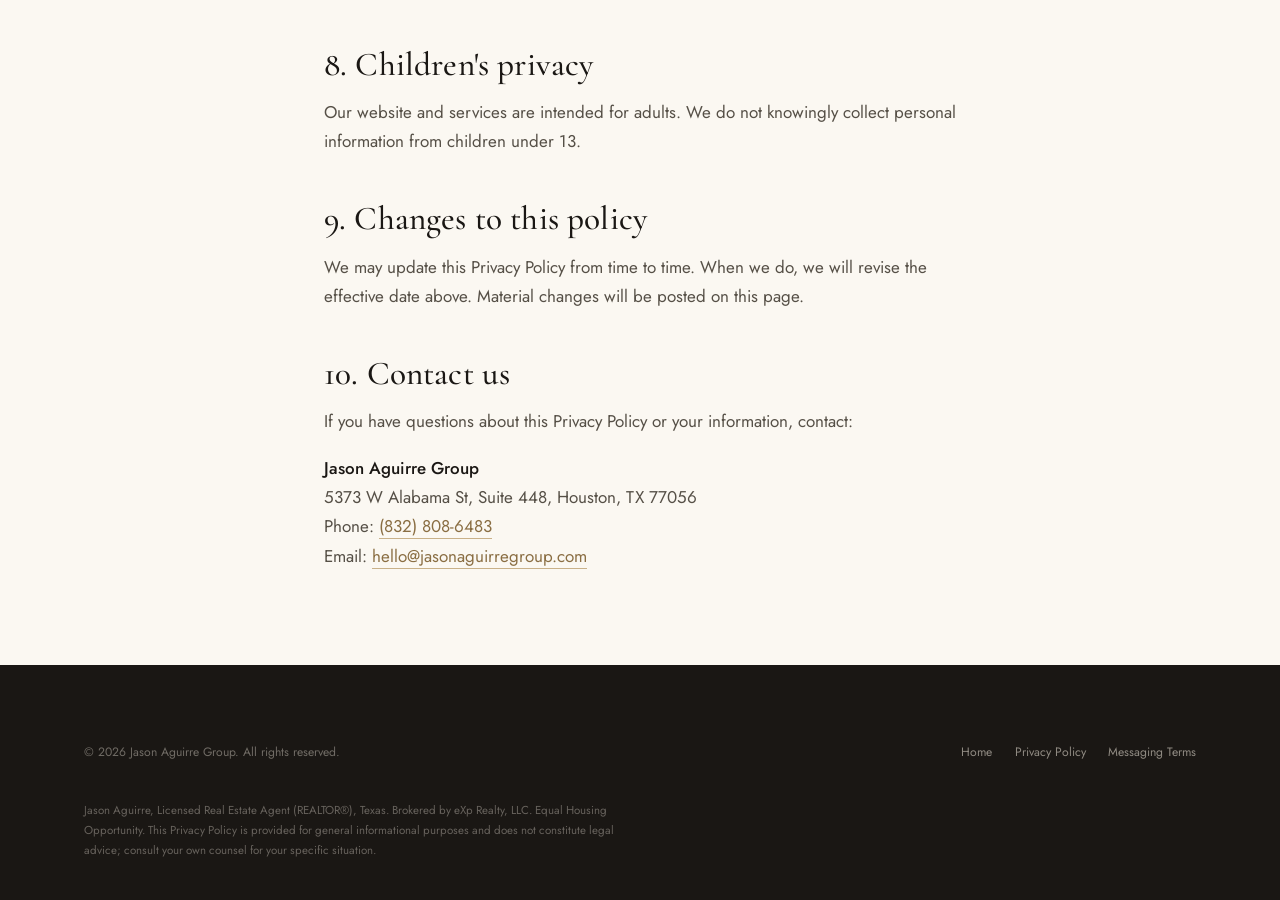
==== commit 81267d49: "Compliance: chat widget as sole opt-in; remove lead form, align privacy/terms wording" ====
--- a/privacy.html
+++ b/privacy.html
@@ -47,7 +47,7 @@
   <p>Jason Aguirre Group ("we," "us," or "our") respects your privacy. This Privacy Policy explains what information we collect, how we use it, when we share it, and the choices you have. It applies to this website and to communications you have with us, including phone calls, emails, and text (SMS) messages.</p>
 
   <h2>1. Information we collect</h2>
-  <p>We collect information you give us directly when you contact us or submit a form on this site, including:</p>
+  <p>We collect information you give us directly when you contact us or start a chat on this site, including:</p>
   <ul>
     <li>Your name and contact details, such as email address and mobile phone number;</li>
     <li>Information about your real estate goals (for example, areas of interest, budget, or buying/selling timeline);</li>
@@ -66,7 +66,7 @@
   </ul>
 
   <h2>3. SMS / text messaging and your consent</h2>
-  <p>If you provide your mobile phone number and opt in, we may send you text messages related to your inquiry, appointment scheduling, transaction updates, and property information. Providing your number and consenting to texts is always optional, and it is never required to receive our services or to submit a form on this site.</p>
+  <p>If you provide your mobile phone number and opt in, we may send you text messages related to your inquiry, appointment scheduling, transaction updates, and property information. Providing your number and consenting to texts is always optional, and it is never required to receive our services or to use the chat on this site.</p>
   <p>Message frequency varies. Message and data rates may apply. You can opt out of text messages at any time by replying <strong>STOP</strong>, and you can reply <strong>HELP</strong> for assistance. For full details about our messaging program, see our <a href="terms.html">Messaging Terms</a>.</p>
 
   <div class="callout">
@@ -128,5 +128,7 @@
 </footer>
 
 <script>document.getElementById('year').textContent = new Date().getFullYear();</script>
+<!-- GoHighLevel / LeadConnector chat widget — the single, A2P-approved contact-collection point for this site -->
+<script src="https://widgets.leadconnectorhq.com/loader.js" data-resources-url="https://widgets.leadconnectorhq.com/chat-widget/loader.js" data-widget-id="6a44a97778283763b9471b7b" data-source="WEB_USER"></script>
 </body>
 </html>
